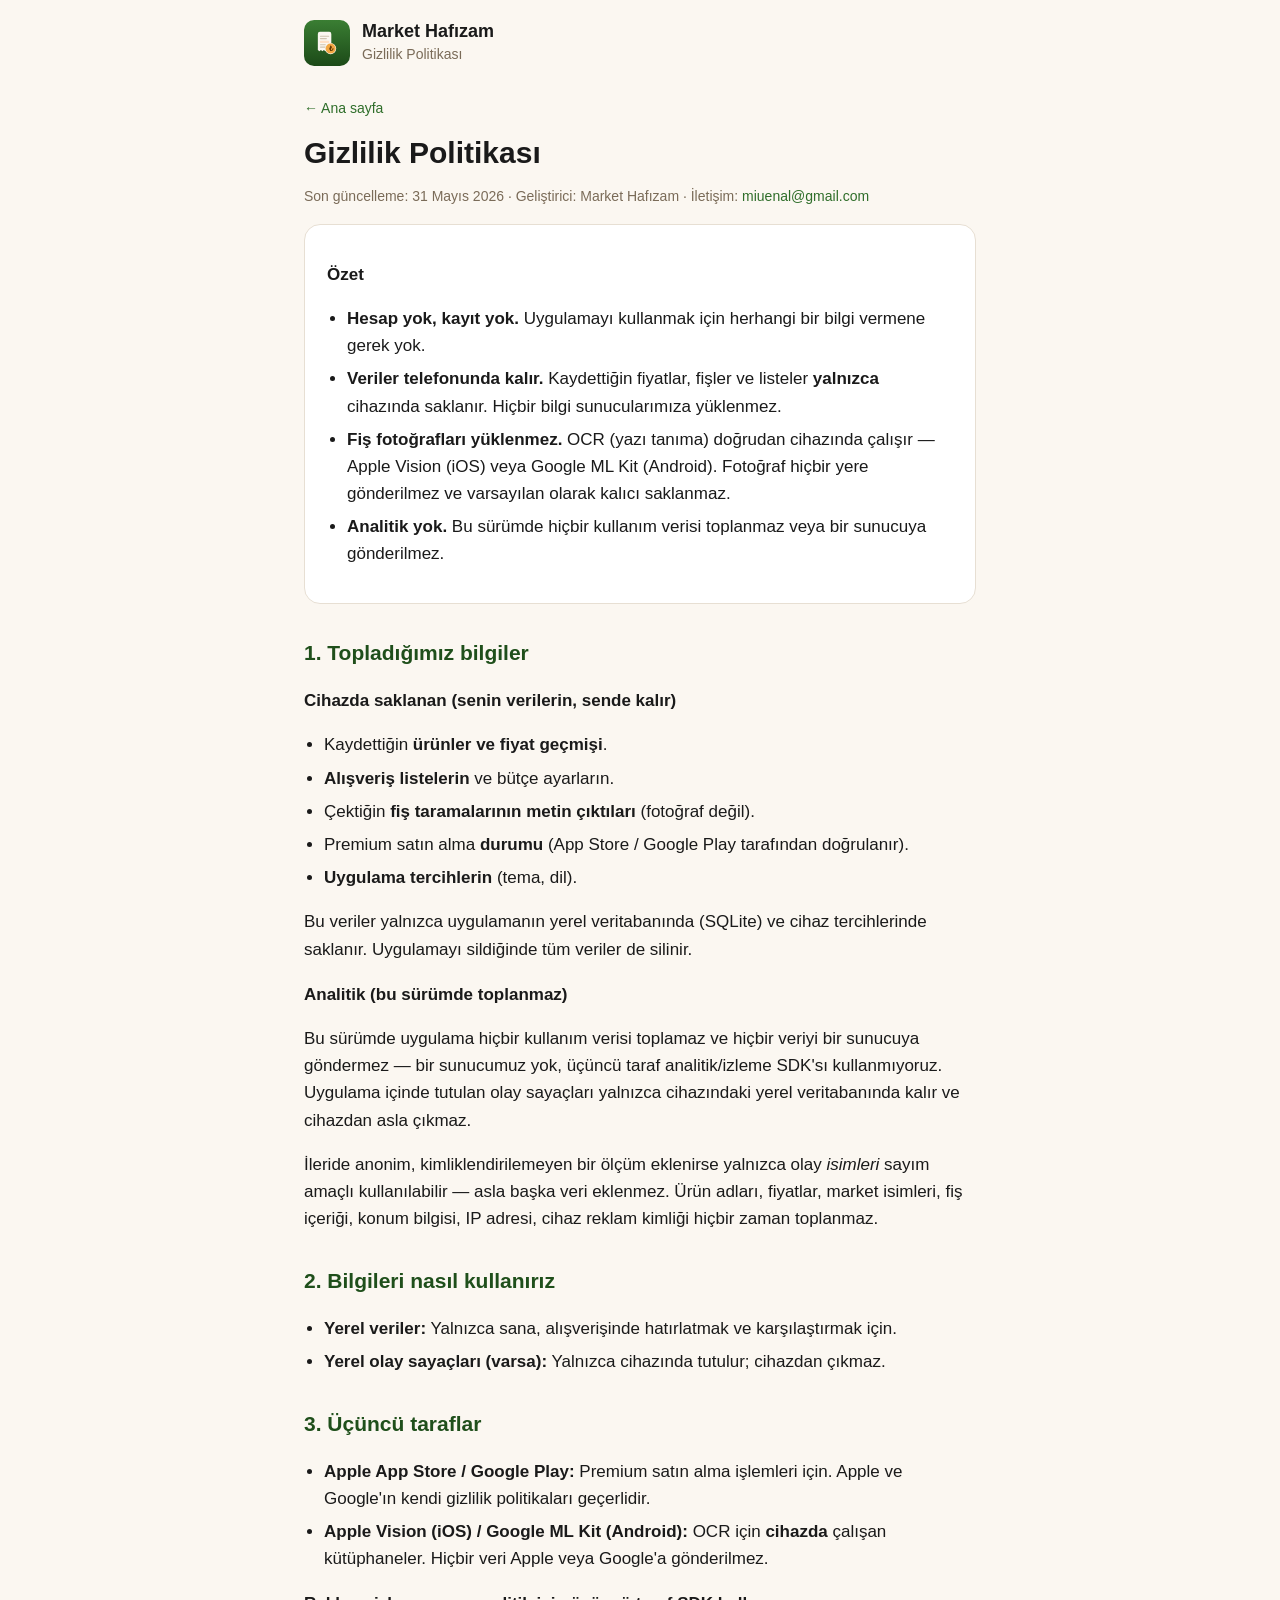
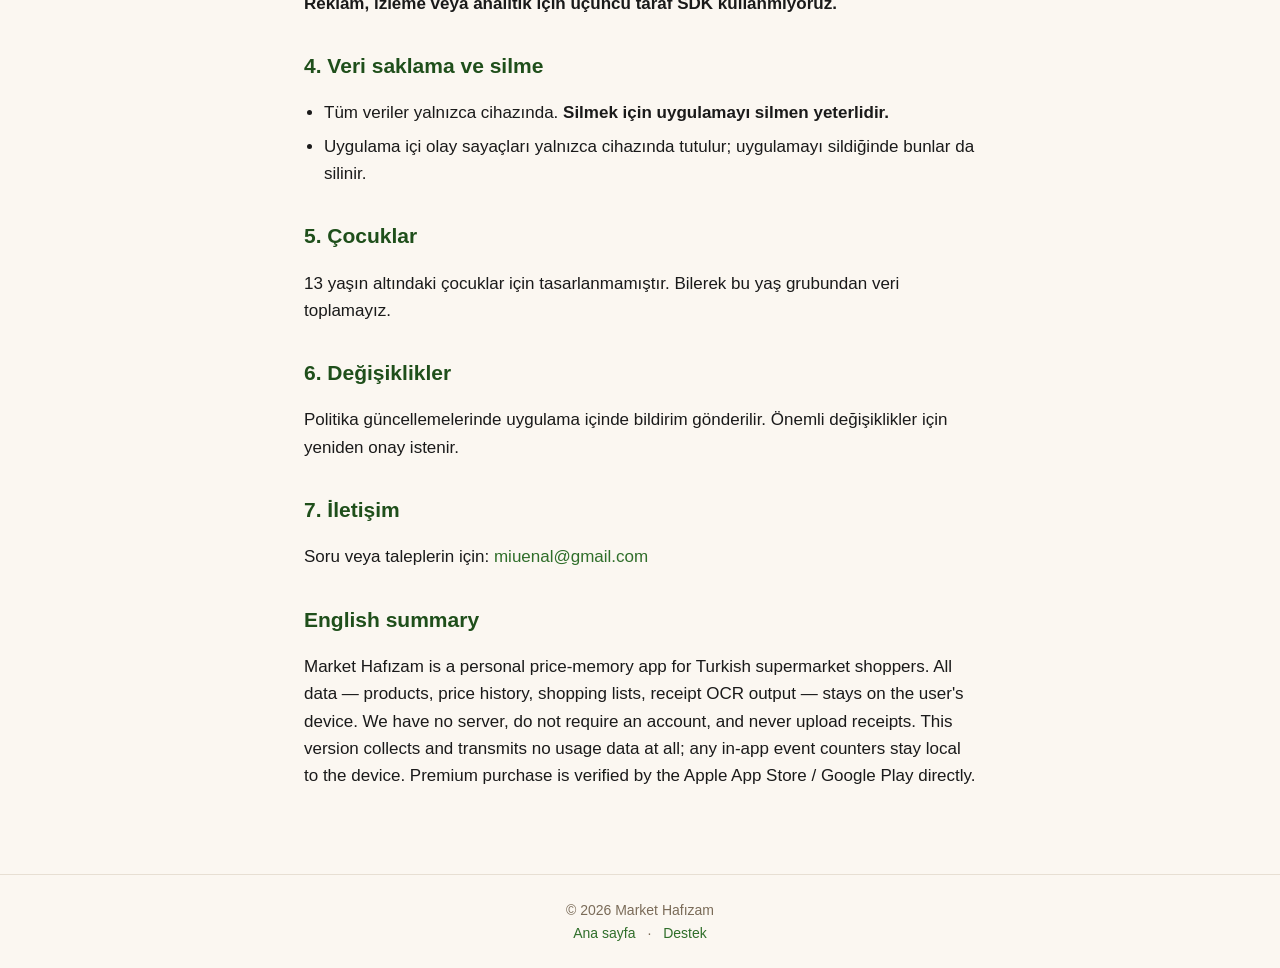
==== privacy.html @ aef6b2ae "Initial Market Hafızam privacy + support site Static GitHub Pages site: privacy policy (store-submit" ====
<!doctype html>
<html lang="tr">
<head>
<meta charset="utf-8">
<meta name="viewport" content="width=device-width, initial-scale=1">
<title>Gizlilik Politikası — Market Hafızam</title>
<meta name="description" content="Market Hafızam gizlilik politikası: hesap yok, sunucu yok, veriler telefonunda kalır. Fiş fotoğrafları yüklenmez, kullanım verisi toplanmaz.">
<link rel="stylesheet" href="style.css">
</head>
<body>
<header class="site">
  <svg class="logo" viewBox="0 0 1024 1024" xmlns="http://www.w3.org/2000/svg" aria-hidden="true">
    <defs><linearGradient id="lg" x1="0" y1="0" x2="0" y2="1"><stop offset="0" stop-color="#3A7E33"/><stop offset="1" stop-color="#1C4A18"/></linearGradient></defs>
    <rect width="1024" height="1024" rx="224" fill="url(#lg)"/>
    <g transform="translate(512 512) translate(-204 -248)">
      <path d="M0 46 Q0 0 46 0 H254 Q300 0 300 46 V430 L267 405 L234 430 L201 405 L168 430 L135 405 L102 430 L69 405 L36 430 L0 405 Z" fill="#FBF7F1"/>
      <rect x="46" y="84" width="208" height="26" rx="13" fill="#CFC3B0"/>
      <rect x="46" y="136" width="156" height="26" rx="13" fill="#CFC3B0"/>
      <rect x="46" y="200" width="208" height="46" rx="16" fill="#FFE0C6"/>
      <rect x="46" y="274" width="132" height="26" rx="13" fill="#CFC3B0"/>
      <rect x="46" y="326" width="182" height="26" rx="13" fill="#CFC3B0"/>
      <g transform="translate(284 372)"><circle r="124" fill="#FBF7F1"/><circle r="112" fill="#F2A742"/><text x="0" y="46" font-family="-apple-system,Arial,sans-serif" font-weight="800" font-size="150" text-anchor="middle" fill="#5A3300">₺</text></g>
    </g>
  </svg>
  <div><div class="name">Market Hafızam</div><div class="claim">Gizlilik Politikası</div></div>
</header>

<main class="wrap">
  <a class="back" href="index.html">← Ana sayfa</a>
  <h1>Gizlilik Politikası</h1>
  <p class="meta">Son güncelleme: 31 Mayıs 2026 · Geliştirici: Market Hafızam · İletişim: <a href="mailto:miuenal@gmail.com">miuenal@gmail.com</a></p>

  <div class="card">
    <h3>Özet</h3>
    <ul>
      <li><strong>Hesap yok, kayıt yok.</strong> Uygulamayı kullanmak için herhangi bir bilgi vermene gerek yok.</li>
      <li><strong>Veriler telefonunda kalır.</strong> Kaydettiğin fiyatlar, fişler ve listeler <strong>yalnızca</strong> cihazında saklanır. Hiçbir bilgi sunucularımıza yüklenmez.</li>
      <li><strong>Fiş fotoğrafları yüklenmez.</strong> OCR (yazı tanıma) doğrudan cihazında çalışır — Apple Vision (iOS) veya Google ML Kit (Android). Fotoğraf hiçbir yere gönderilmez ve varsayılan olarak kalıcı saklanmaz.</li>
      <li><strong>Analitik yok.</strong> Bu sürümde hiçbir kullanım verisi toplanmaz veya bir sunucuya gönderilmez.</li>
    </ul>
  </div>

  <h2>1. Topladığımız bilgiler</h2>
  <h3>Cihazda saklanan (senin verilerin, sende kalır)</h3>
  <ul>
    <li>Kaydettiğin <strong>ürünler ve fiyat geçmişi</strong>.</li>
    <li><strong>Alışveriş listelerin</strong> ve bütçe ayarların.</li>
    <li>Çektiğin <strong>fiş taramalarının metin çıktıları</strong> (fotoğraf değil).</li>
    <li>Premium satın alma <strong>durumu</strong> (App Store / Google Play tarafından doğrulanır).</li>
    <li><strong>Uygulama tercihlerin</strong> (tema, dil).</li>
  </ul>
  <p>Bu veriler yalnızca uygulamanın yerel veritabanında (SQLite) ve cihaz tercihlerinde saklanır. Uygulamayı sildiğinde tüm veriler de silinir.</p>

  <h3>Analitik (bu sürümde toplanmaz)</h3>
  <p>Bu sürümde uygulama hiçbir kullanım verisi toplamaz ve hiçbir veriyi bir sunucuya göndermez — bir sunucumuz yok, üçüncü taraf analitik/izleme SDK'sı kullanmıyoruz. Uygulama içinde tutulan olay sayaçları yalnızca cihazındaki yerel veritabanında kalır ve cihazdan asla çıkmaz.</p>
  <p>İleride anonim, kimliklendirilemeyen bir ölçüm eklenirse yalnızca olay <em>isimleri</em> sayım amaçlı kullanılabilir — asla başka veri eklenmez. Ürün adları, fiyatlar, market isimleri, fiş içeriği, konum bilgisi, IP adresi, cihaz reklam kimliği hiçbir zaman toplanmaz.</p>

  <h2>2. Bilgileri nasıl kullanırız</h2>
  <ul>
    <li><strong>Yerel veriler:</strong> Yalnızca sana, alışverişinde hatırlatmak ve karşılaştırmak için.</li>
    <li><strong>Yerel olay sayaçları (varsa):</strong> Yalnızca cihazında tutulur; cihazdan çıkmaz.</li>
  </ul>

  <h2>3. Üçüncü taraflar</h2>
  <ul>
    <li><strong>Apple App Store / Google Play:</strong> Premium satın alma işlemleri için. Apple ve Google'ın kendi gizlilik politikaları geçerlidir.</li>
    <li><strong>Apple Vision (iOS) / Google ML Kit (Android):</strong> OCR için <strong>cihazda</strong> çalışan kütüphaneler. Hiçbir veri Apple veya Google'a gönderilmez.</li>
  </ul>
  <p><strong>Reklam, izleme veya analitik için üçüncü taraf SDK kullanmıyoruz.</strong></p>

  <h2>4. Veri saklama ve silme</h2>
  <ul>
    <li>Tüm veriler yalnızca cihazında. <strong>Silmek için uygulamayı silmen yeterlidir.</strong></li>
    <li>Uygulama içi olay sayaçları yalnızca cihazında tutulur; uygulamayı sildiğinde bunlar da silinir.</li>
  </ul>

  <h2>5. Çocuklar</h2>
  <p>13 yaşın altındaki çocuklar için tasarlanmamıştır. Bilerek bu yaş grubundan veri toplamayız.</p>

  <h2>6. Değişiklikler</h2>
  <p>Politika güncellemelerinde uygulama içinde bildirim gönderilir. Önemli değişiklikler için yeniden onay istenir.</p>

  <h2>7. İletişim</h2>
  <p>Soru veya taleplerin için: <a href="mailto:miuenal@gmail.com">miuenal@gmail.com</a></p>

  <h2>English summary</h2>
  <p>Market Hafızam is a personal price-memory app for Turkish supermarket shoppers. All data — products, price history, shopping lists, receipt OCR output — stays on the user's device. We have no server, do not require an account, and never upload receipts. This version collects and transmits no usage data at all; any in-app event counters stay local to the device. Premium purchase is verified by the Apple App Store / Google Play directly.</p>
</main>

<footer>
  <div>© 2026 Market Hafızam</div>
  <div><a href="index.html">Ana sayfa</a> · <a href="support.html">Destek</a></div>
</footer>
</body>
</html>
---- style.css ----
:root{
  --green:#2F6E2A; --green-dark:#1F4F1B; --orange:#F2A742;
  --cream:#FBF7F1; --ink:#1A1A1A; --muted:#7A6B58; --line:#E7DFD3;
}
*{box-sizing:border-box}
html{-webkit-text-size-adjust:100%}
body{
  margin:0; background:var(--cream); color:var(--ink);
  font-family:-apple-system,BlinkMacSystemFont,"Segoe UI",Roboto,Helvetica,Arial,sans-serif;
  line-height:1.6; font-size:17px;
}
a{color:var(--green); text-decoration:none}
a:hover{text-decoration:underline}
.wrap{max-width:720px; margin:0 auto; padding:8px 24px 24px}
header.site{display:flex; align-items:center; gap:12px; padding:20px 24px; max-width:720px; margin:0 auto}
header.site .logo{width:46px; height:46px; flex:0 0 auto}
header.site .name{font-weight:700; font-size:18px; line-height:1.2}
header.site .claim{color:var(--muted); font-size:14px}
h1{font-size:30px; line-height:1.2; margin:8px 0 4px}
h2{font-size:21px; margin:32px 0 8px; color:var(--green-dark)}
h3{font-size:17px; margin:18px 0 4px}
.meta{color:var(--muted); font-size:14px; margin-bottom:8px}
.card{background:#fff; border:1px solid var(--line); border-radius:16px; padding:18px 22px; margin:16px 0}
ul{padding-left:20px} li{margin:6px 0}
code{background:#fff; border:1px solid var(--line); border-radius:6px; padding:1px 6px; font-size:14px}
.hero{background:linear-gradient(180deg,var(--green),var(--green-dark)); color:#fff; border-radius:24px; padding:40px 28px; text-align:center; margin:8px 0 24px}
.hero h1{color:#fff; font-size:34px; margin:0 0 10px}
.hero p{color:rgba(255,255,255,.92); margin:0 auto; max-width:520px}
.feat{display:grid; grid-template-columns:1fr 1fr; gap:14px; margin:18px 0}
.feat .card{margin:0}
.feat h2{margin:0 0 4px; font-size:18px; color:var(--green-dark)}
.feat p{margin:0; color:var(--muted); font-size:15px}
.badge{display:inline-block; background:var(--orange); color:#5A3300; font-weight:700; border-radius:999px; padding:5px 14px; font-size:13px; margin-top:8px}
footer{border-top:1px solid var(--line); margin-top:44px; padding:24px; text-align:center; color:var(--muted); font-size:14px}
footer a{margin:0 8px}
.back{display:inline-block; margin:0 0 8px; font-size:14px}
@media(max-width:560px){ .feat{grid-template-columns:1fr} h1{font-size:26px} .hero h1{font-size:28px} }
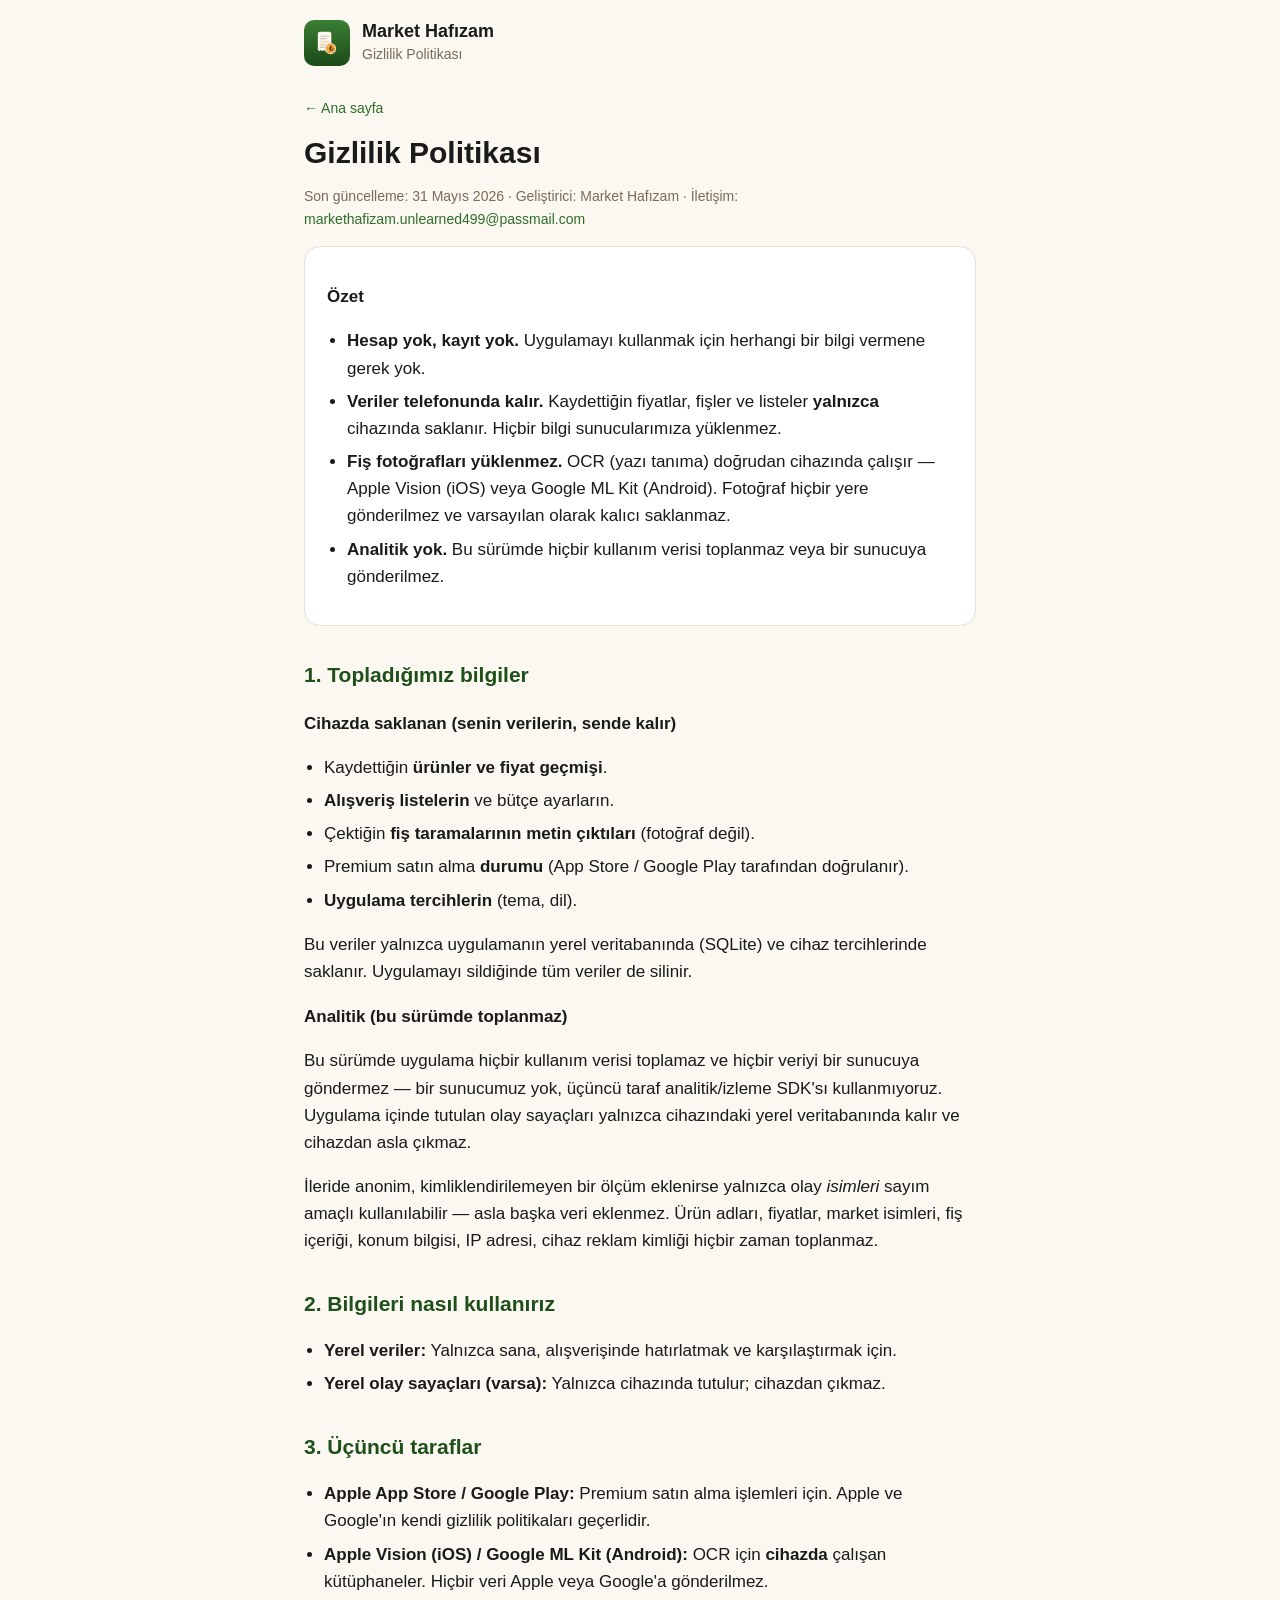
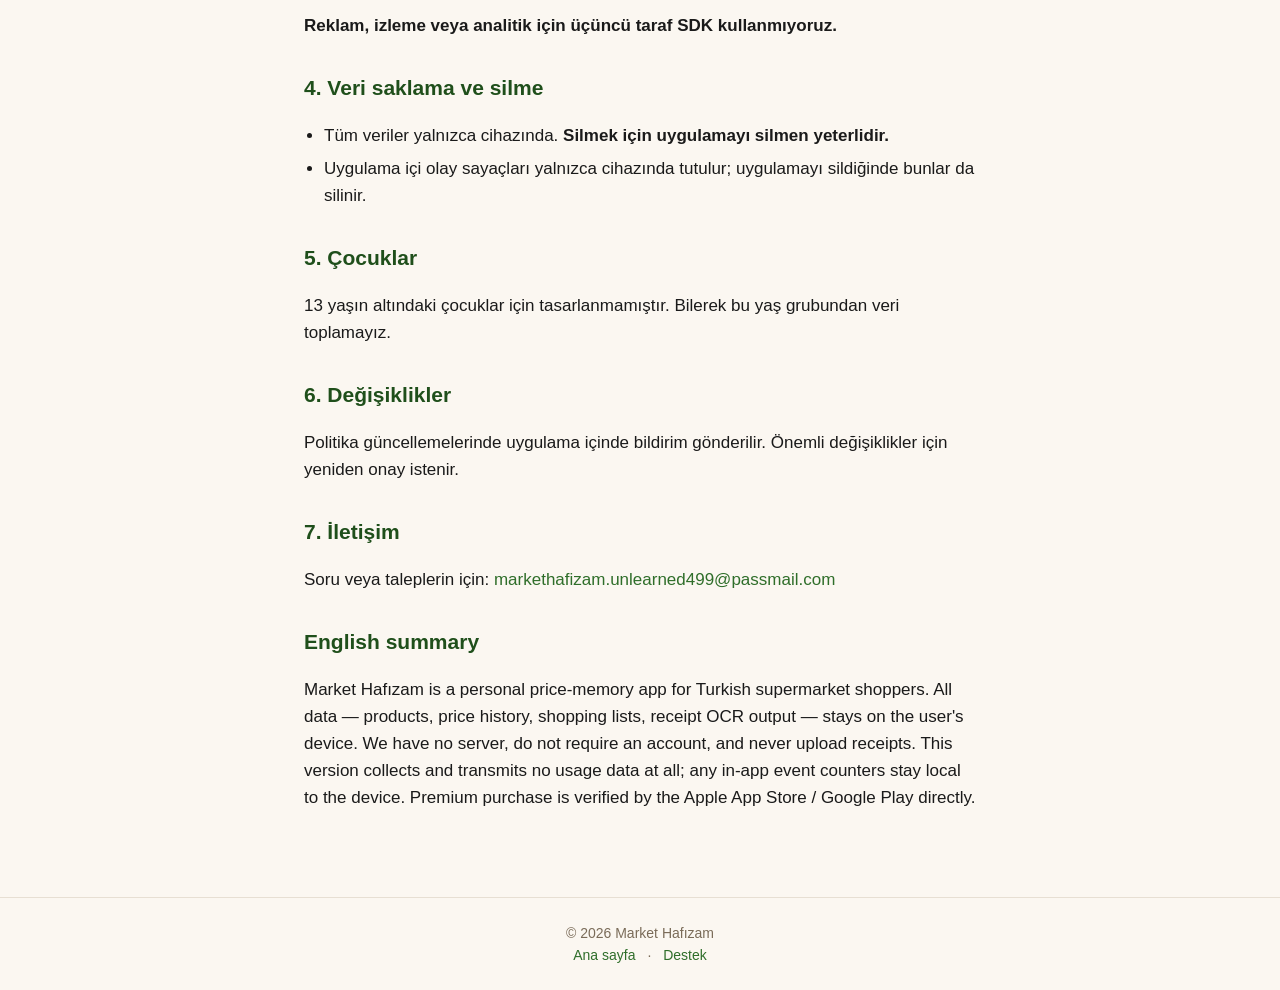
==== commit 30a5770b: "site: update contact email to passmail alias Replace the public contact address (index footer, suppo" ====
--- a/privacy.html
+++ b/privacy.html
@@ -28,7 +28,7 @@
 <main class="wrap">
   <a class="back" href="index.html">← Ana sayfa</a>
   <h1>Gizlilik Politikası</h1>
-  <p class="meta">Son güncelleme: 31 Mayıs 2026 · Geliştirici: Market Hafızam · İletişim: <a href="mailto:miuenal@gmail.com">miuenal@gmail.com</a></p>
+  <p class="meta">Son güncelleme: 31 Mayıs 2026 · Geliştirici: Market Hafızam · İletişim: <a href="mailto:markethafizam.unlearned499@passmail.com">markethafizam.unlearned499@passmail.com</a></p>
 
   <div class="card">
     <h3>Özet</h3>
@@ -81,7 +81,7 @@
   <p>Politika güncellemelerinde uygulama içinde bildirim gönderilir. Önemli değişiklikler için yeniden onay istenir.</p>
 
   <h2>7. İletişim</h2>
-  <p>Soru veya taleplerin için: <a href="mailto:miuenal@gmail.com">miuenal@gmail.com</a></p>
+  <p>Soru veya taleplerin için: <a href="mailto:markethafizam.unlearned499@passmail.com">markethafizam.unlearned499@passmail.com</a></p>
 
   <h2>English summary</h2>
   <p>Market Hafızam is a personal price-memory app for Turkish supermarket shoppers. All data — products, price history, shopping lists, receipt OCR output — stays on the user's device. We have no server, do not require an account, and never upload receipts. This version collects and transmits no usage data at all; any in-app event counters stay local to the device. Premium purchase is verified by the Apple App Store / Google Play directly.</p>
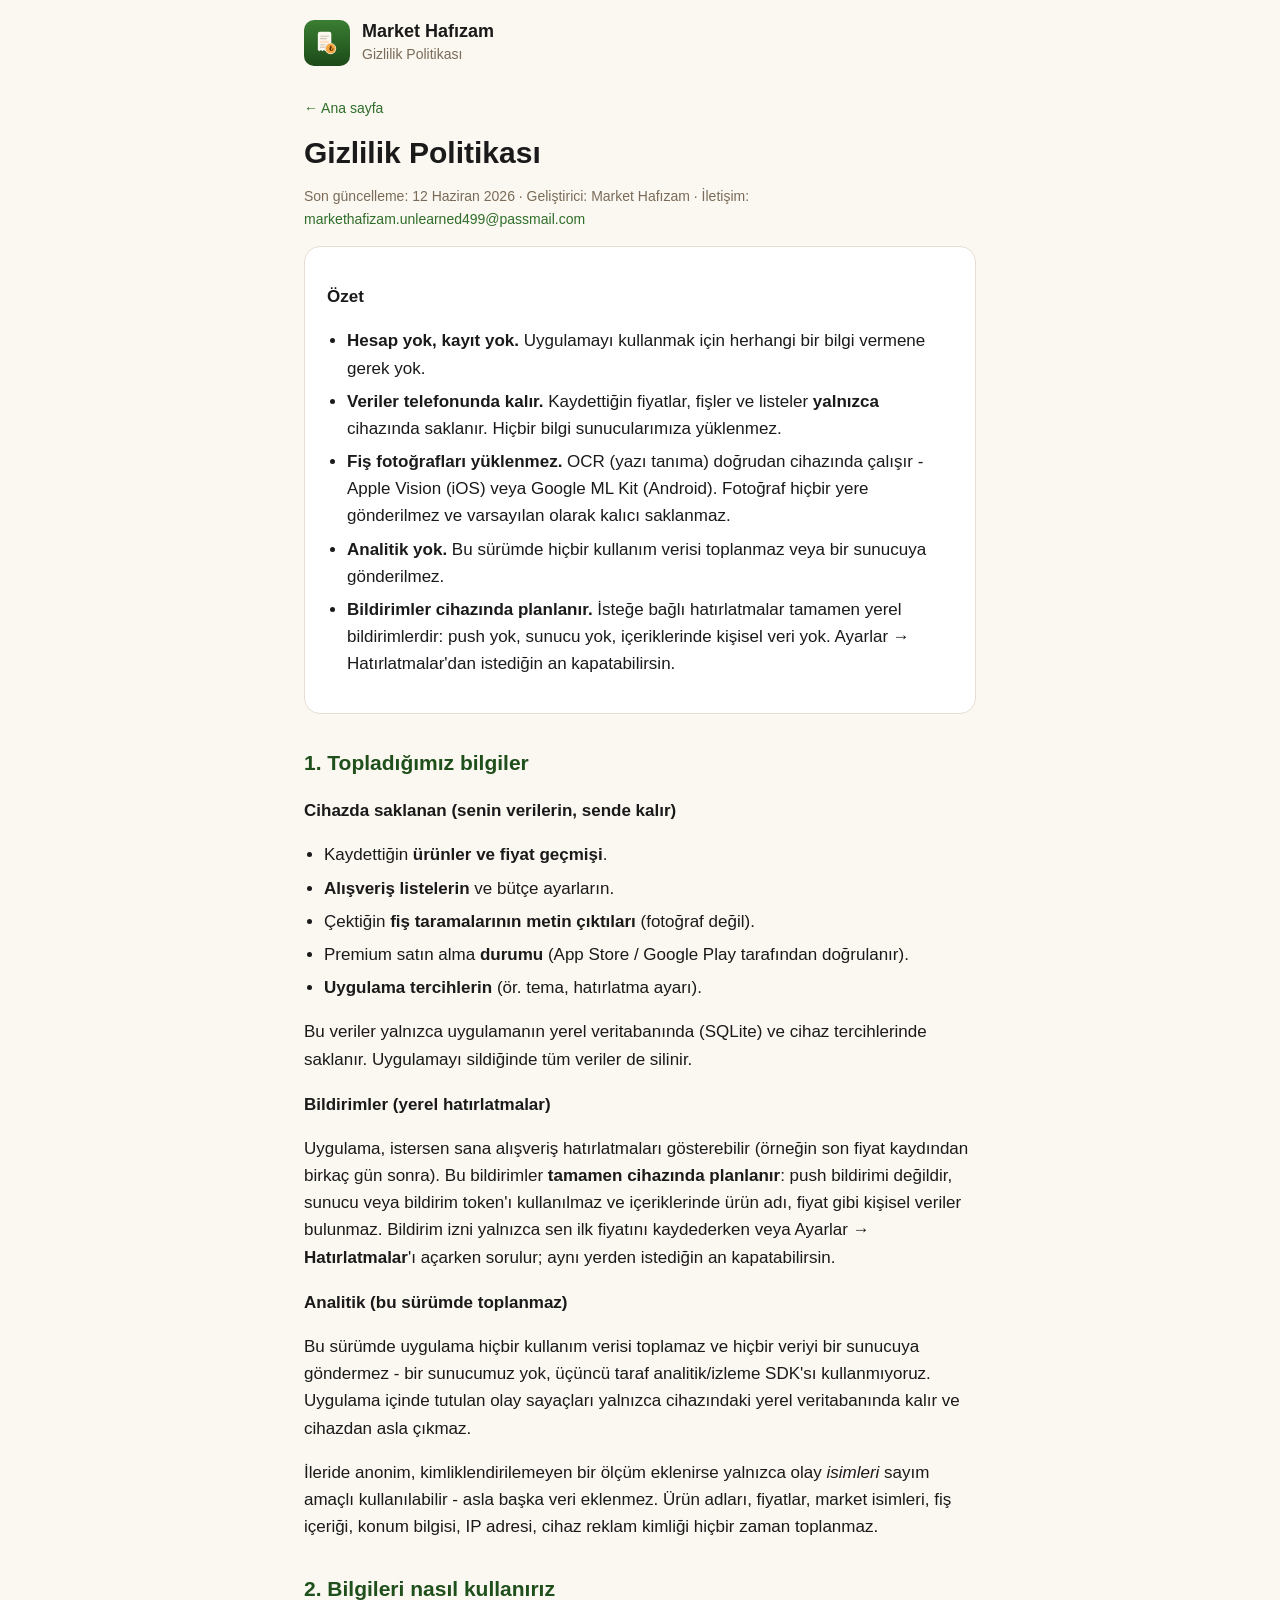
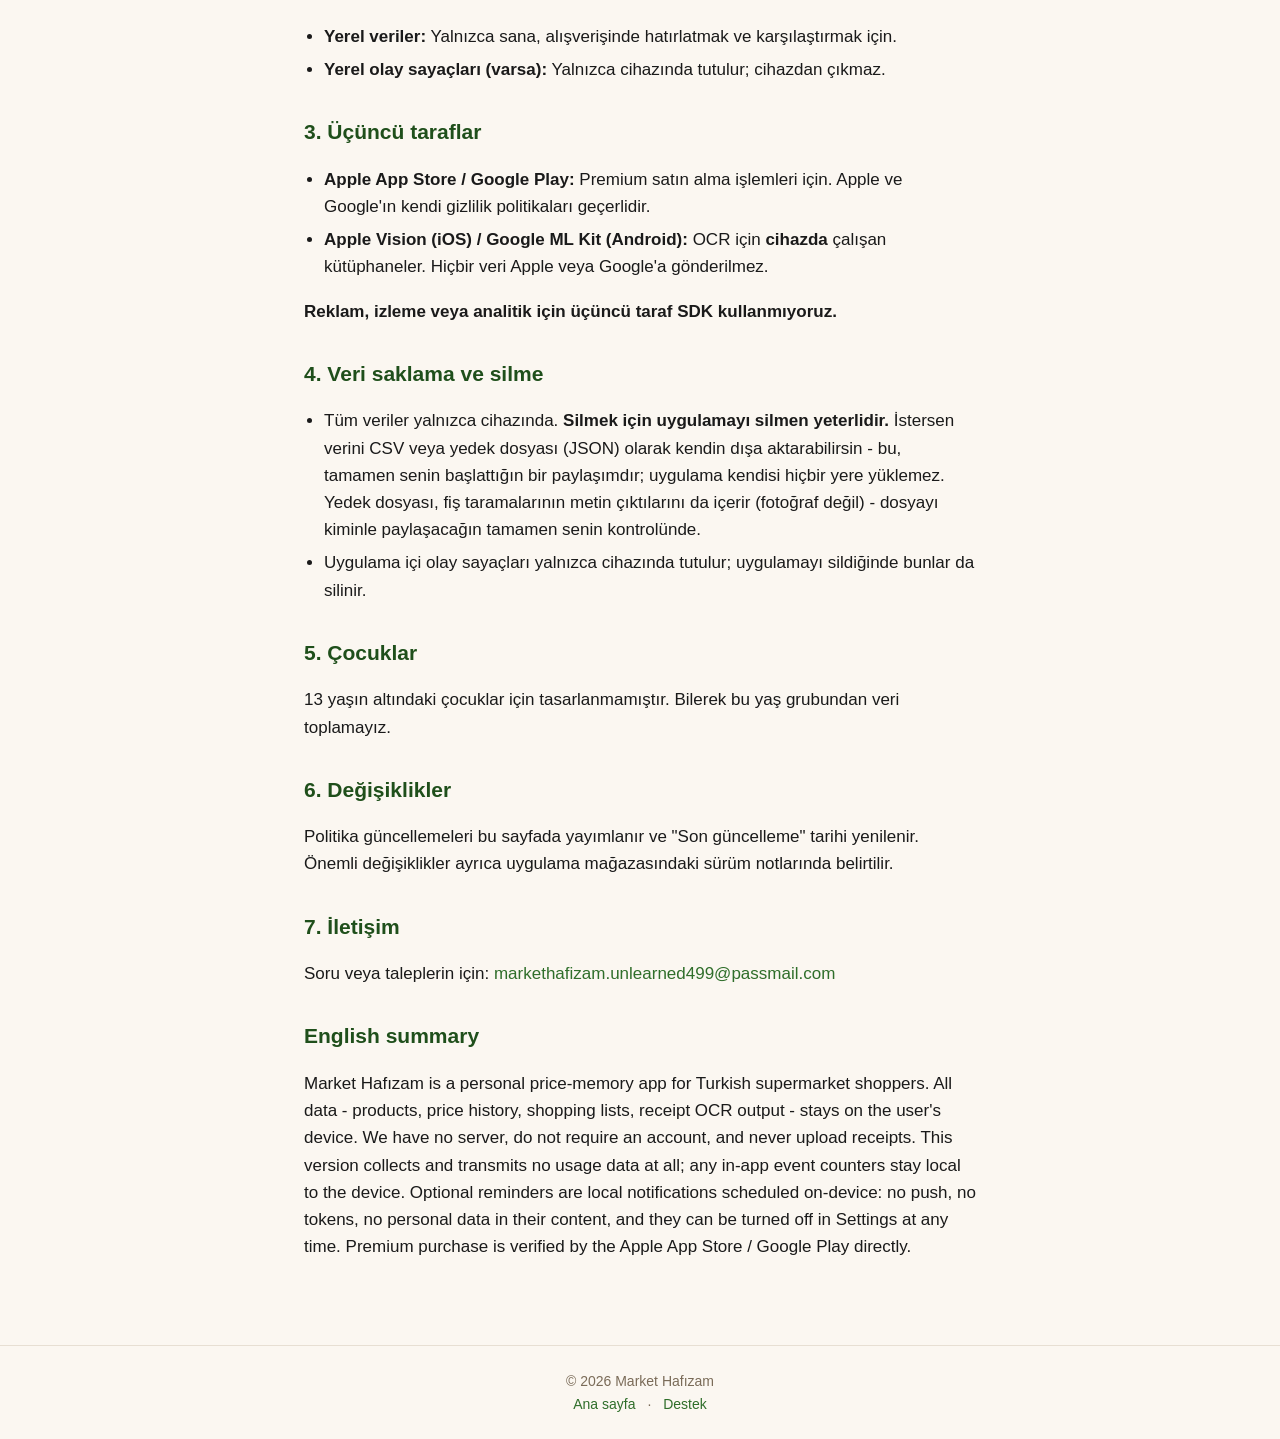
==== commit 6c1c32df: "site: mirror app-repo edits of 2026-06-10 and 2026-06-12 - privacy: local-notifications disclosure (" ====
--- a/privacy.html
+++ b/privacy.html
@@ -3,7 +3,7 @@
 <head>
 <meta charset="utf-8">
 <meta name="viewport" content="width=device-width, initial-scale=1">
-<title>Gizlilik Politikası — Market Hafızam</title>
+<title>Gizlilik Politikası - Market Hafızam</title>
 <meta name="description" content="Market Hafızam gizlilik politikası: hesap yok, sunucu yok, veriler telefonunda kalır. Fiş fotoğrafları yüklenmez, kullanım verisi toplanmaz.">
 <link rel="stylesheet" href="style.css">
 </head>
@@ -28,15 +28,16 @@
 <main class="wrap">
   <a class="back" href="index.html">← Ana sayfa</a>
   <h1>Gizlilik Politikası</h1>
-  <p class="meta">Son güncelleme: 31 Mayıs 2026 · Geliştirici: Market Hafızam · İletişim: <a href="mailto:markethafizam.unlearned499@passmail.com">markethafizam.unlearned499@passmail.com</a></p>
+  <p class="meta">Son güncelleme: 12 Haziran 2026 · Geliştirici: Market Hafızam · İletişim: <a href="mailto:markethafizam.unlearned499@passmail.com">markethafizam.unlearned499@passmail.com</a></p>
 
   <div class="card">
     <h3>Özet</h3>
     <ul>
       <li><strong>Hesap yok, kayıt yok.</strong> Uygulamayı kullanmak için herhangi bir bilgi vermene gerek yok.</li>
       <li><strong>Veriler telefonunda kalır.</strong> Kaydettiğin fiyatlar, fişler ve listeler <strong>yalnızca</strong> cihazında saklanır. Hiçbir bilgi sunucularımıza yüklenmez.</li>
-      <li><strong>Fiş fotoğrafları yüklenmez.</strong> OCR (yazı tanıma) doğrudan cihazında çalışır — Apple Vision (iOS) veya Google ML Kit (Android). Fotoğraf hiçbir yere gönderilmez ve varsayılan olarak kalıcı saklanmaz.</li>
+      <li><strong>Fiş fotoğrafları yüklenmez.</strong> OCR (yazı tanıma) doğrudan cihazında çalışır - Apple Vision (iOS) veya Google ML Kit (Android). Fotoğraf hiçbir yere gönderilmez ve varsayılan olarak kalıcı saklanmaz.</li>
       <li><strong>Analitik yok.</strong> Bu sürümde hiçbir kullanım verisi toplanmaz veya bir sunucuya gönderilmez.</li>
+      <li><strong>Bildirimler cihazında planlanır.</strong> İsteğe bağlı hatırlatmalar tamamen yerel bildirimlerdir: push yok, sunucu yok, içeriklerinde kişisel veri yok. Ayarlar → Hatırlatmalar'dan istediğin an kapatabilirsin.</li>
     </ul>
   </div>
 
@@ -47,13 +48,16 @@
     <li><strong>Alışveriş listelerin</strong> ve bütçe ayarların.</li>
     <li>Çektiğin <strong>fiş taramalarının metin çıktıları</strong> (fotoğraf değil).</li>
     <li>Premium satın alma <strong>durumu</strong> (App Store / Google Play tarafından doğrulanır).</li>
-    <li><strong>Uygulama tercihlerin</strong> (tema, dil).</li>
+    <li><strong>Uygulama tercihlerin</strong> (ör. tema, hatırlatma ayarı).</li>
   </ul>
   <p>Bu veriler yalnızca uygulamanın yerel veritabanında (SQLite) ve cihaz tercihlerinde saklanır. Uygulamayı sildiğinde tüm veriler de silinir.</p>
 
+  <h3>Bildirimler (yerel hatırlatmalar)</h3>
+  <p>Uygulama, istersen sana alışveriş hatırlatmaları gösterebilir (örneğin son fiyat kaydından birkaç gün sonra). Bu bildirimler <strong>tamamen cihazında planlanır</strong>: push bildirimi değildir, sunucu veya bildirim token'ı kullanılmaz ve içeriklerinde ürün adı, fiyat gibi kişisel veriler bulunmaz. Bildirim izni yalnızca sen ilk fiyatını kaydederken veya Ayarlar → <strong>Hatırlatmalar</strong>'ı açarken sorulur; aynı yerden istediğin an kapatabilirsin.</p>
+
   <h3>Analitik (bu sürümde toplanmaz)</h3>
-  <p>Bu sürümde uygulama hiçbir kullanım verisi toplamaz ve hiçbir veriyi bir sunucuya göndermez — bir sunucumuz yok, üçüncü taraf analitik/izleme SDK'sı kullanmıyoruz. Uygulama içinde tutulan olay sayaçları yalnızca cihazındaki yerel veritabanında kalır ve cihazdan asla çıkmaz.</p>
-  <p>İleride anonim, kimliklendirilemeyen bir ölçüm eklenirse yalnızca olay <em>isimleri</em> sayım amaçlı kullanılabilir — asla başka veri eklenmez. Ürün adları, fiyatlar, market isimleri, fiş içeriği, konum bilgisi, IP adresi, cihaz reklam kimliği hiçbir zaman toplanmaz.</p>
+  <p>Bu sürümde uygulama hiçbir kullanım verisi toplamaz ve hiçbir veriyi bir sunucuya göndermez - bir sunucumuz yok, üçüncü taraf analitik/izleme SDK'sı kullanmıyoruz. Uygulama içinde tutulan olay sayaçları yalnızca cihazındaki yerel veritabanında kalır ve cihazdan asla çıkmaz.</p>
+  <p>İleride anonim, kimliklendirilemeyen bir ölçüm eklenirse yalnızca olay <em>isimleri</em> sayım amaçlı kullanılabilir - asla başka veri eklenmez. Ürün adları, fiyatlar, market isimleri, fiş içeriği, konum bilgisi, IP adresi, cihaz reklam kimliği hiçbir zaman toplanmaz.</p>
 
   <h2>2. Bilgileri nasıl kullanırız</h2>
   <ul>
@@ -70,7 +74,7 @@
 
   <h2>4. Veri saklama ve silme</h2>
   <ul>
-    <li>Tüm veriler yalnızca cihazında. <strong>Silmek için uygulamayı silmen yeterlidir.</strong></li>
+    <li>Tüm veriler yalnızca cihazında. <strong>Silmek için uygulamayı silmen yeterlidir.</strong> İstersen verini CSV veya yedek dosyası (JSON) olarak kendin dışa aktarabilirsin - bu, tamamen senin başlattığın bir paylaşımdır; uygulama kendisi hiçbir yere yüklemez. Yedek dosyası, fiş taramalarının metin çıktılarını da içerir (fotoğraf değil) - dosyayı kiminle paylaşacağın tamamen senin kontrolünde.</li>
     <li>Uygulama içi olay sayaçları yalnızca cihazında tutulur; uygulamayı sildiğinde bunlar da silinir.</li>
   </ul>
 
@@ -78,13 +82,13 @@
   <p>13 yaşın altındaki çocuklar için tasarlanmamıştır. Bilerek bu yaş grubundan veri toplamayız.</p>
 
   <h2>6. Değişiklikler</h2>
-  <p>Politika güncellemelerinde uygulama içinde bildirim gönderilir. Önemli değişiklikler için yeniden onay istenir.</p>
+  <p>Politika güncellemeleri bu sayfada yayımlanır ve "Son güncelleme" tarihi yenilenir. Önemli değişiklikler ayrıca uygulama mağazasındaki sürüm notlarında belirtilir.</p>
 
   <h2>7. İletişim</h2>
   <p>Soru veya taleplerin için: <a href="mailto:markethafizam.unlearned499@passmail.com">markethafizam.unlearned499@passmail.com</a></p>
 
   <h2>English summary</h2>
-  <p>Market Hafızam is a personal price-memory app for Turkish supermarket shoppers. All data — products, price history, shopping lists, receipt OCR output — stays on the user's device. We have no server, do not require an account, and never upload receipts. This version collects and transmits no usage data at all; any in-app event counters stay local to the device. Premium purchase is verified by the Apple App Store / Google Play directly.</p>
+  <p>Market Hafızam is a personal price-memory app for Turkish supermarket shoppers. All data - products, price history, shopping lists, receipt OCR output - stays on the user's device. We have no server, do not require an account, and never upload receipts. This version collects and transmits no usage data at all; any in-app event counters stay local to the device. Optional reminders are local notifications scheduled on-device: no push, no tokens, no personal data in their content, and they can be turned off in Settings at any time. Premium purchase is verified by the Apple App Store / Google Play directly.</p>
 </main>
 
 <footer>
